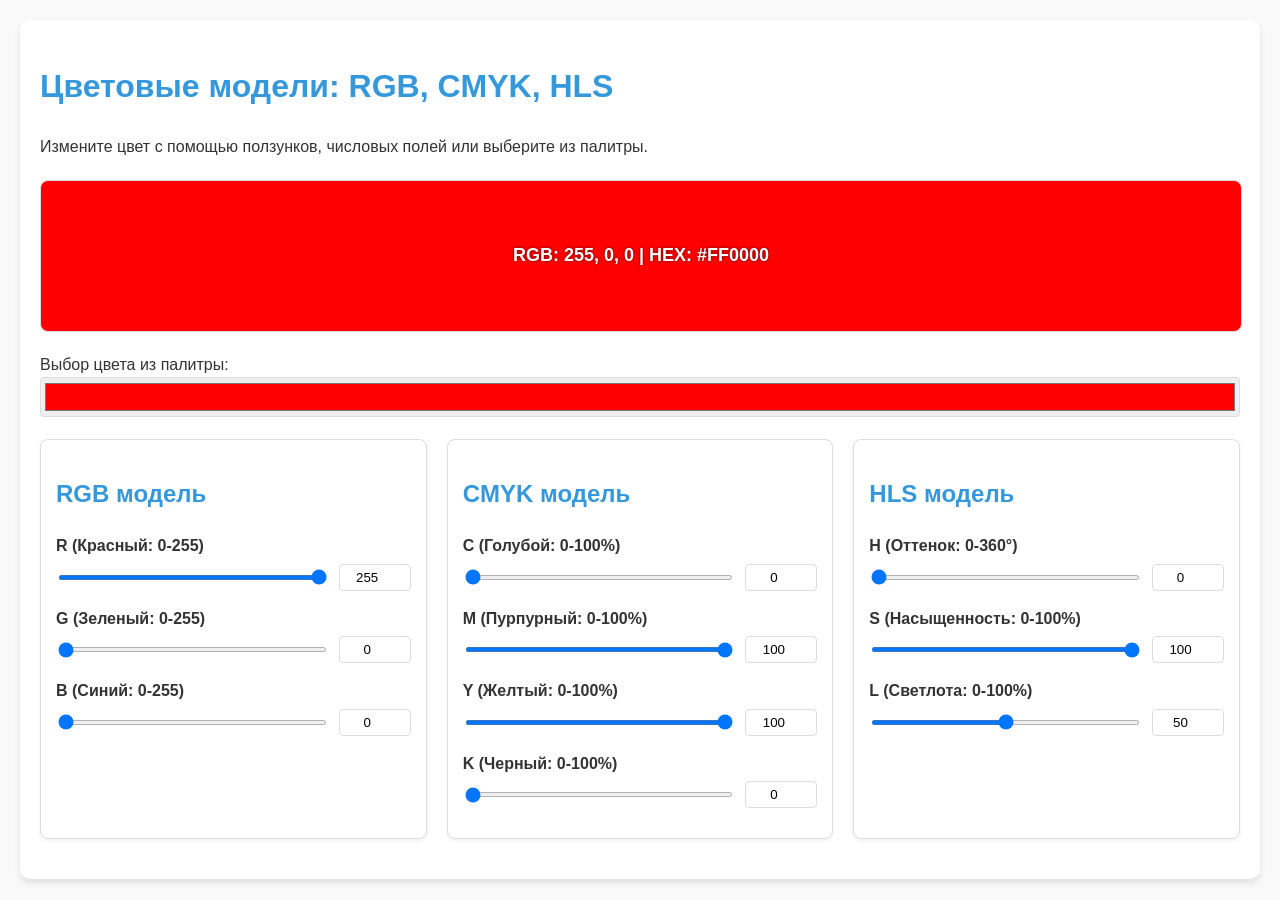
==== index.html @ 2e036a86 "site" ====
<!DOCTYPE html>
<html lang="ru">
<head>
    <meta charset="UTF-8">
    <meta name="viewport" content="width=device-width, initial-scale=1.0">
    <title>Цветовые модели - RGB, CMYK, HLS</title>
    <style>
        :root {
            --primary-color: #3498db;
            --warning-color: #e74c3c;
            --bg-color: #f9f9f9;
            --card-bg: #fff;
            --text-color: #333;
            --border-color: #ddd;
        }
        
        body {
            font-family: 'Segoe UI', Tahoma, Geneva, Verdana, sans-serif;
            margin: 0;
            padding: 20px;
            background-color: var(--bg-color);
            color: var(--text-color);
            line-height: 1.6;
        }
        
        .container {
            max-width: 1200px;
            margin: 0 auto;
            background-color: var(--card-bg);
            padding: 20px;
            border-radius: 10px;
            box-shadow: 0 4px 6px rgba(0, 0, 0, 0.1);
        }
        
        h1, h2, h3 {
            color: var(--primary-color);
        }
        
        .color-display {
            width: 100%;
            height: 150px;
            margin: 20px 0;
            border-radius: 8px;
            border: 1px solid var(--border-color);
            display: flex;
            justify-content: center;
            align-items: center;
            font-weight: bold;
            font-size: 18px;
            color: white;
            text-shadow: 0 0 3px rgba(0, 0, 0, 0.7);
            transition: background-color 0.3s;
        }
        
        .models-container {
            display: flex;
            flex-wrap: wrap;
            gap: 20px;
            margin-bottom: 20px;
        }
        
        .model-card {
            flex: 1;
            min-width: 300px;
            background-color: var(--card-bg);
            padding: 15px;
            border-radius: 8px;
            box-shadow: 0 2px 4px rgba(0, 0, 0, 0.05);
            border: 1px solid var(--border-color);
        }
        
        .component {
            margin-bottom: 15px;
        }
        
        .component label {
            display: block;
            margin-bottom: 5px;
            font-weight: bold;
        }
        
        .slider-container {
            display: flex;
            align-items: center;
            gap: 10px;
        }
        
        input[type="range"] {
            flex: 1;
            height: 5px;
            border-radius: 5px;
            background: #ddd;
            outline: none;
        }
        
        input[type="number"] {
            width: 60px;
            padding: 5px;
            border: 1px solid var(--border-color);
            border-radius: 4px;
            text-align: center;
        }
        
        .warning {
            color: var(--warning-color);
            font-size: 14px;
            margin-top: 5px;
            display: none;
        }
        
        .color-picker-container {
            margin: 20px 0;
        }
        
        input[type="color"] {
            width: 100%;
            height: 40px;
            border: 1px solid var(--border-color);
            border-radius: 4px;
            cursor: pointer;
        }
        
        @media (max-width: 768px) {
            .models-container {
                flex-direction: column;
            }
        }
    </style>
</head>
<body>
    <div class="container">
        <h1>Цветовые модели: RGB, CMYK, HLS</h1>
        <p>Измените цвет с помощью ползунков, числовых полей или выберите из палитры.</p>
        
        <div class="color-display" id="colorDisplay">Текущий цвет</div>
        
        <div class="color-picker-container">
            <label for="colorPicker">Выбор цвета из палитры:</label>
            <input type="color" id="colorPicker" value="#ff0000">
        </div>
        
        <div class="models-container">
            <!-- RGB Model -->
            <div class="model-card">
                <h2>RGB модель</h2>
                <div class="component">
                    <label for="rSlider">R (Красный: 0-255)</label>
                    <div class="slider-container">
                        <input type="range" id="rSlider" min="0" max="255" value="255">
                        <input type="number" id="rInput" min="0" max="255" value="255">
                    </div>
                </div>
                <div class="component">
                    <label for="gSlider">G (Зеленый: 0-255)</label>
                    <div class="slider-container">
                        <input type="range" id="gSlider" min="0" max="255" value="0">
                        <input type="number" id="gInput" min="0" max="255" value="0">
                    </div>
                </div>
                <div class="component">
                    <label for="bSlider">B (Синий: 0-255)</label>
                    <div class="slider-container">
                        <input type="range" id="bSlider" min="0" max="255" value="0">
                        <input type="number" id="bInput" min="0" max="255" value="0">
                    </div>
                </div>
                <div class="warning" id="rgbWarning"></div>
            </div>
            
            <!-- CMYK Model -->
            <div class="model-card">
                <h2>CMYK модель</h2>
                <div class="component">
                    <label for="cSlider">C (Голубой: 0-100%)</label>
                    <div class="slider-container">
                        <input type="range" id="cSlider" min="0" max="100" value="0">
                        <input type="number" id="cInput" min="0" max="100" value="0">
                    </div>
                </div>
                <div class="component">
                    <label for="mSlider">M (Пурпурный: 0-100%)</label>
                    <div class="slider-container">
                        <input type="range" id="mSlider" min="0" max="100" value="100">
                        <input type="number" id="mInput" min="0" max="100" value="100">
                    </div>
                </div>
                <div class="component">
                    <label for="ySlider">Y (Желтый: 0-100%)</label>
                    <div class="slider-container">
                        <input type="range" id="ySlider" min="0" max="100" value="100">
                        <input type="number" id="yInput" min="0" max="100" value="100">
                    </div>
                </div>
                <div class="component">
                    <label for="kSlider">K (Черный: 0-100%)</label>
                    <div class="slider-container">
                        <input type="range" id="kSlider" min="0" max="100" value="0">
                        <input type="number" id="kInput" min="0" max="100" value="0">
                    </div>
                </div>
                <div class="warning" id="cmykWarning"></div>
            </div>
            
            
            <!-- HLS Model (HSL naming in code) -->
            <div class="model-card">
                <h2>HLS модель</h2>
                <div class="component">
                    <label for="hhSlider">H (Оттенок: 0-360°)</label>
                    <div class="slider-container">
                        <input type="range" id="hhSlider" min="0" max="360" value="0">
                        <input type="number" id="hhInput" min="0" max="360" value="0">
                    </div>
                </div>
                <div class="component">
                    <label for="hsSlider">S (Насыщенность: 0-100%)</label>
                    <div class="slider-container">
                        <input type="range" id="hsSlider" min="0" max="100" value="100">
                        <input type="number" id="hsInput" min="0" max="100" value="100">
                    </div>
                </div>
                <div class="component">
                    <label for="hlSlider">L (Светлота: 0-100%)</label>
                    <div class="slider-container">
                        <input type="range" id="hlSlider" min="0" max="100" value="50">
                        <input type="number" id="hlInput" min="0" max="100" value="50">
                    </div>
                </div>
                <div class="warning" id="hslWarning"></div>
            </div>
        </div>
    </div>

    <script>
        // Получаем элементы DOM
        const colorDisplay = document.getElementById('colorDisplay');
        const colorPicker = document.getElementById('colorPicker');
        
        // RGB элементы
        const rSlider = document.getElementById('rSlider');
        const gSlider = document.getElementById('gSlider');
        const bSlider = document.getElementById('bSlider');
        const rInput = document.getElementById('rInput');
        const gInput = document.getElementById('gInput');
        const bInput = document.getElementById('bInput');
        const rgbWarning = document.getElementById('rgbWarning');
        
        // CMYK элементы
        const cSlider = document.getElementById('cSlider');
        const mSlider = document.getElementById('mSlider');
        const ySlider = document.getElementById('ySlider');
        const kSlider = document.getElementById('kSlider');
        const cInput = document.getElementById('cInput');
        const mInput = document.getElementById('mInput');
        const yInput = document.getElementById('yInput');
        const kInput = document.getElementById('kInput');
        const cmykWarning = document.getElementById('cmykWarning');
        
        // HSL элементы
        const hhSlider = document.getElementById('hhSlider');
        const hsSlider = document.getElementById('hsSlider');
        const hlSlider = document.getElementById('hlSlider');
        const hhInput = document.getElementById('hhInput');
        const hsInput = document.getElementById('hsInput');
        const hlInput = document.getElementById('hlInput');
        const hslWarning = document.getElementById('hslWarning');
        
        // Текущий цвет в RGB (по умолчанию красный)
        let currentColor = { r: 255, g: 0, b: 0 };
        
        // Флаги для предотвращения рекурсивных обновлений
        let updating = false;
        
        // Инициализация приложения
        function init() {
            updateColorDisplay();
            setupEventListeners();
            updateAllModelsFromRGB();
        }
        
        // Настройка обработчиков событий
        function setupEventListeners() {
            // RGB слушатели
            rSlider.addEventListener('input', () => updateFromRGB('slider'));
            gSlider.addEventListener('input', () => updateFromRGB('slider'));
            bSlider.addEventListener('input', () => updateFromRGB('slider'));
            rInput.addEventListener('input', () => updateFromRGB('input'));
            gInput.addEventListener('input', () => updateFromRGB('input'));
            bInput.addEventListener('input', () => updateFromRGB('input'));
            
            // CMYK слушатели
            cSlider.addEventListener('input', () => updateFromCMYK('slider'));
            mSlider.addEventListener('input', () => updateFromCMYK('slider'));
            ySlider.addEventListener('input', () => updateFromCMYK('slider'));
            kSlider.addEventListener('input', () => updateFromCMYK('slider'));
            cInput.addEventListener('input', () => updateFromCMYK('input'));
            mInput.addEventListener('input', () => updateFromCMYK('input'));
            yInput.addEventListener('input', () => updateFromCMYK('input'));
            kInput.addEventListener('input', () => updateFromCMYK('input'));
            
            // HSL слушатели
            hhSlider.addEventListener('input', () => updateFromHSL('slider'));
            hsSlider.addEventListener('input', () => updateFromHSL('slider'));
            hlSlider.addEventListener('input', () => updateFromHSL('slider'));
            hhInput.addEventListener('input', () => updateFromHSL('input'));
            hsInput.addEventListener('input', () => updateFromHSL('input'));
            hlInput.addEventListener('input', () => updateFromHSL('input'));
            
            // Слушатель выбора цвета
            colorPicker.addEventListener('input', updateFromColorPicker);
        }
        
        // Обновление из RGB модели
        function updateFromRGB(source) {
            if (updating) return;
            updating = true;
            
            // Получаем значения из полей ввода
            let r = parseInt(rInput.value);
            let g = parseInt(gInput.value);
            let b = parseInt(bInput.value);
            
            // Проверяем границы
            r = clamp(r, 0, 255);
            g = clamp(g, 0, 255);
            b = clamp(b, 0, 255);
            
            // Обновляем слайдеры, если источник - поле ввода
            if (source === 'input') {
                rSlider.value = r;
                gSlider.value = g;
                bSlider.value = b;
            } else {
                // Иначе обновляем поля ввода из слайдеров
                r = parseInt(rSlider.value);
                g = parseInt(gSlider.value);
                b = parseInt(bSlider.value);
                
                rInput.value = r;
                gInput.value = g;
                bInput.value = b;
            }
            
            // Обновляем текущий цвет
            currentColor = { r, g, b };
            
            // Обновляем другие модели
            updateAllModelsFromRGB();
            
            updating = false;
        }
        
        // Обновление из CMYK модели
        function updateFromCMYK(source) {
            if (updating) return;
            updating = true;
            
            // Получаем значения
            let c = parseFloat(cInput.value);
            let m = parseFloat(mInput.value);
            let y = parseFloat(yInput.value);
            let k = parseFloat(kInput.value);
            
            // Проверяем границы
            c = clamp(c, 0, 100);
            m = clamp(m, 0, 100);
            y = clamp(y, 0, 100);
            k = clamp(k, 0, 100);
            
            // Синхронизируем элементы ввода
            if (source === 'input') {
                cSlider.value = c;
                mSlider.value = m;
                ySlider.value = y;
                kSlider.value = k;
            } else {
                c = parseFloat(cSlider.value);
                m = parseFloat(mSlider.value);
                y = parseFloat(ySlider.value);
                k = parseFloat(kSlider.value);
                
                cInput.value = c;
                mInput.value = m;
                yInput.value = y;
                kInput.value = k;
            }
            
            // Преобразуем CMYK в RGB
            const rgb = cmykToRgb(c, m, y, k);
            
            // Обновляем текущий цвет
            currentColor = rgb;
            
            // Обновляем все модели
            updateAllModelsFromRGB();
            
            updating = false;
        }
        
        // Обновление из HSL модели
        function updateFromHSL(source) {
            if (updating) return;
            updating = true;
            
            let h = parseFloat(hhInput.value);
            let s = parseFloat(hsInput.value);
            let l = parseFloat(hlInput.value);
            
            h = clamp(h, 0, 360);
            s = clamp(s, 0, 100);
            l = clamp(l, 0, 100);
            
            if (source === 'input') {
                hhSlider.value = h;
                hsSlider.value = s;
                hlSlider.value = l;
            } else {
                h = parseFloat(hhSlider.value);
                s = parseFloat(hsSlider.value);
                l = parseFloat(hlSlider.value);
                
                hhInput.value = h;
                hsInput.value = s;
                hlInput.value = l;
            }
            
            const rgb = hslToRgb(h, s, l);
            currentColor = rgb;
            updateAllModelsFromRGB();
            
            updating = false;
        }
        
        // Обновление из палитры выбора цвета
        function updateFromColorPicker() {
            if (updating) return;
            updating = true;
            
            // Получаем hex значение и преобразуем в RGB
            const hex = colorPicker.value;
            const rgb = hexToRgb(hex);
            
            // Обновляем текущий цвет
            currentColor = rgb;
            
            // Обновляем все модели
            updateAllModelsFromRGB();
            
            updating = false;
        }
        
        // Обновление всех моделей на основе текущего RGB цвета
        function updateAllModelsFromRGB() {
            // Обновляем RGB элементы
            rSlider.value = currentColor.r;
            gSlider.value = currentColor.g;
            bSlider.value = currentColor.b;
            rInput.value = currentColor.r;
            gInput.value = currentColor.g;
            bInput.value = currentColor.b;
            
            // Обновляем CMYK
            const cmyk = rgbToCmyk(currentColor.r, currentColor.g, currentColor.b);
            cSlider.value = cmyk.c;
            mSlider.value = cmyk.m;
            ySlider.value = cmyk.y;
            kSlider.value = cmyk.k;
            cInput.value = cmyk.c;
            mInput.value = cmyk.m;
            yInput.value = cmyk.y;
            kInput.value = cmyk.k;
            
            // Обновляем HSL
            const hsl = rgbToHsl(currentColor.r, currentColor.g, currentColor.b);
            hhSlider.value = hsl.h;
            hsSlider.value = hsl.s;
            hlSlider.value = hsl.l;
            hhInput.value = hsl.h;
            hsInput.value = hsl.s;
            hlInput.value = hsl.l;
            
            // Обновляем цвет палитры
            const hex = rgbToHex(currentColor.r, currentColor.g, currentColor.b);
            colorPicker.value = hex;
            
            // Обновляем отображение цвета
            updateColorDisplay();
        }
        
        // Обновление отображения цвета
        function updateColorDisplay() {
            const hex = rgbToHex(currentColor.r, currentColor.g, currentColor.b);
            colorDisplay.style.backgroundColor = hex;
            
            // Определяем, использовать ли темный или светлый текст для контраста
            const brightness = (currentColor.r * 299 + currentColor.g * 587 + currentColor.b * 114) / 1000;
            colorDisplay.style.color = brightness > 128 ? 'black' : 'white';
            
            colorDisplay.textContent = `RGB: ${currentColor.r}, ${currentColor.g}, ${currentColor.b} | HEX: ${hex}`;
        }
        
        // Преобразование RGB в CMYK
        function rgbToCmyk(r, g, b) {
            r = r / 255;
            g = g / 255;
            b = b / 255;
            
            const k = 1 - Math.max(r, g, b);
            
            if (k === 1) {
                return { c: 0, m: 0, y: 0, k: 100 };
            }
            
            const c = (1 - r - k) / (1 - k);
            const m = (1 - g - k) / (1 - k);
            const y = (1 - b - k) / (1 - k);
            
            return {
                c: Math.round(c * 100),
                m: Math.round(m * 100),
                y: Math.round(y * 100),
                k: Math.round(k * 100)
            };
        }
        
        // Преобразование CMYK в RGB
        function cmykToRgb(c, m, y, k) {
            c = c / 100;
            m = m / 100;
            y = y / 100;
            k = k / 100;
            
            const r = 255 * (1 - c) * (1 - k);
            const g = 255 * (1 - m) * (1 - k);
            const b = 255 * (1 - y) * (1 - k);
            
            return {
                r: Math.round(r),
                g: Math.round(g),
                b: Math.round(b)
            };
        }
        
        
        // Преобразование RGB в HEX
        function rgbToHex(r, g, b) {
            return '#' + 
                ((1 << 24) + (r << 16) + (g << 8) + b)
                .toString(16)
                .slice(1)
                .toUpperCase();
        }
        
        // Преобразование RGB в HSL
        function rgbToHsl(r, g, b) {
            r = r / 255;
            g = g / 255;
            b = b / 255;
            const max = Math.max(r, g, b);
            const min = Math.min(r, g, b);
            let h = 0, s = 0;
            const l = (max + min) / 2;
            const d = max - min;
            if (d !== 0) {
                s = l > 0.5 ? d / (2 - max - min) : d / (max + min);
                switch (max) {
                    case r: h = (g - b) / d + (g < b ? 6 : 0); break;
                    case g: h = (b - r) / d + 2; break;
                    case b: h = (r - g) / d + 4; break;
                }
                h /= 6;
            }
            return {
                h: Math.round(h * 360),
                s: Math.round(s * 100),
                l: Math.round(l * 100)
            };
        }
        
        // Преобразование HSL в RGB
        function hslToRgb(h, s, l) {
            h = h / 360;
            s = s / 100;
            l = l / 100;
            let r, g, b;
            if (s === 0) {
                r = g = b = l; // achromatic
            } else {
                const q = l < 0.5 ? l * (1 + s) : l + s - l * s;
                const p = 2 * l - q;
                const hue2rgb = (p, q, t) => {
                    if (t < 0) t += 1;
                    if (t > 1) t -= 1;
                    if (t < 1/6) return p + (q - p) * 6 * t;
                    if (t < 1/2) return q;
                    if (t < 2/3) return p + (q - p) * (2/3 - t) * 6;
                    return p;
                };
                r = hue2rgb(p, q, h + 1/3);
                g = hue2rgb(p, q, h);
                b = hue2rgb(p, q, h - 1/3);
            }
            return {
                r: Math.round(r * 255),
                g: Math.round(g * 255),
                b: Math.round(b * 255)
            };
        }
        
        // Преобразование HEX в RGB
        function hexToRgb(hex) {
            const result = /^#?([a-f\d]{2})([a-f\d]{2})([a-f\d]{2})$/i.exec(hex);
            return result ? {
                r: parseInt(result[1], 16),
                g: parseInt(result[2], 16),
                b: parseInt(result[3], 16)
            } : { r: 0, g: 0, b: 0 };
        }
        
        // Ограничение значения в заданных пределах
        function clamp(value, min, max) {
            return Math.min(Math.max(value, min), max);
        }
        
        // Инициализация при загрузке
        window.addEventListener('load', init);
    </script>
</body>
</html>
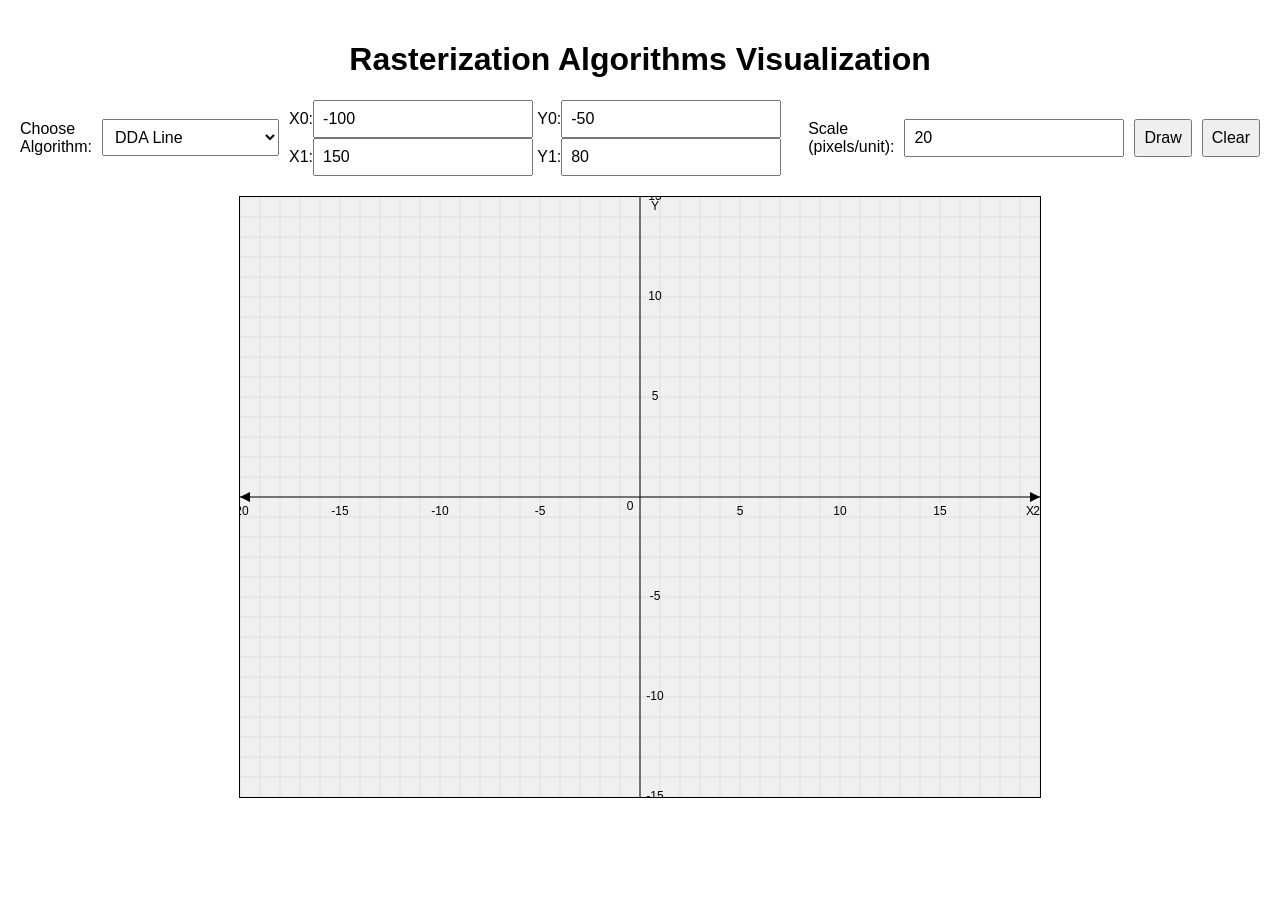
==== commit 00e3b5f0: "Add files via upload" ====
--- a/index.html
+++ b/index.html
@@ -1,629 +1,43 @@
-<!DOCTYPE html>
-<html lang="ru">
-<head>
-    <meta charset="UTF-8">
-    <meta name="viewport" content="width=device-width, initial-scale=1.0">
-    <title>Цветовые модели - RGB, CMYK, HLS</title>
-    <style>
-        :root {
-            --primary-color: #3498db;
-            --warning-color: #e74c3c;
-            --bg-color: #f9f9f9;
-            --card-bg: #fff;
-            --text-color: #333;
-            --border-color: #ddd;
-        }
-        
-        body {
-            font-family: 'Segoe UI', Tahoma, Geneva, Verdana, sans-serif;
-            margin: 0;
-            padding: 20px;
-            background-color: var(--bg-color);
-            color: var(--text-color);
-            line-height: 1.6;
-        }
-        
-        .container {
-            max-width: 1200px;
-            margin: 0 auto;
-            background-color: var(--card-bg);
-            padding: 20px;
-            border-radius: 10px;
-            box-shadow: 0 4px 6px rgba(0, 0, 0, 0.1);
-        }
-        
-        h1, h2, h3 {
-            color: var(--primary-color);
-        }
-        
-        .color-display {
-            width: 100%;
-            height: 150px;
-            margin: 20px 0;
-            border-radius: 8px;
-            border: 1px solid var(--border-color);
-            display: flex;
-            justify-content: center;
-            align-items: center;
-            font-weight: bold;
-            font-size: 18px;
-            color: white;
-            text-shadow: 0 0 3px rgba(0, 0, 0, 0.7);
-            transition: background-color 0.3s;
-        }
-        
-        .models-container {
-            display: flex;
-            flex-wrap: wrap;
-            gap: 20px;
-            margin-bottom: 20px;
-        }
-        
-        .model-card {
-            flex: 1;
-            min-width: 300px;
-            background-color: var(--card-bg);
-            padding: 15px;
-            border-radius: 8px;
-            box-shadow: 0 2px 4px rgba(0, 0, 0, 0.05);
-            border: 1px solid var(--border-color);
-        }
-        
-        .component {
-            margin-bottom: 15px;
-        }
-        
-        .component label {
-            display: block;
-            margin-bottom: 5px;
-            font-weight: bold;
-        }
-        
-        .slider-container {
-            display: flex;
-            align-items: center;
-            gap: 10px;
-        }
-        
-        input[type="range"] {
-            flex: 1;
-            height: 5px;
-            border-radius: 5px;
-            background: #ddd;
-            outline: none;
-        }
-        
-        input[type="number"] {
-            width: 60px;
-            padding: 5px;
-            border: 1px solid var(--border-color);
-            border-radius: 4px;
-            text-align: center;
-        }
-        
-        .warning {
-            color: var(--warning-color);
-            font-size: 14px;
-            margin-top: 5px;
-            display: none;
-        }
-        
-        .color-picker-container {
-            margin: 20px 0;
-        }
-        
-        input[type="color"] {
-            width: 100%;
-            height: 40px;
-            border: 1px solid var(--border-color);
-            border-radius: 4px;
-            cursor: pointer;
-        }
-        
-        @media (max-width: 768px) {
-            .models-container {
-                flex-direction: column;
-            }
-        }
-    </style>
-</head>
-<body>
-    <div class="container">
-        <h1>Цветовые модели: RGB, CMYK, HLS</h1>
-        <p>Измените цвет с помощью ползунков, числовых полей или выберите из палитры.</p>
-        
-        <div class="color-display" id="colorDisplay">Текущий цвет</div>
-        
-        <div class="color-picker-container">
-            <label for="colorPicker">Выбор цвета из палитры:</label>
-            <input type="color" id="colorPicker" value="#ff0000">
-        </div>
-        
-        <div class="models-container">
-            <!-- RGB Model -->
-            <div class="model-card">
-                <h2>RGB модель</h2>
-                <div class="component">
-                    <label for="rSlider">R (Красный: 0-255)</label>
-                    <div class="slider-container">
-                        <input type="range" id="rSlider" min="0" max="255" value="255">
-                        <input type="number" id="rInput" min="0" max="255" value="255">
-                    </div>
-                </div>
-                <div class="component">
-                    <label for="gSlider">G (Зеленый: 0-255)</label>
-                    <div class="slider-container">
-                        <input type="range" id="gSlider" min="0" max="255" value="0">
-                        <input type="number" id="gInput" min="0" max="255" value="0">
-                    </div>
-                </div>
-                <div class="component">
-                    <label for="bSlider">B (Синий: 0-255)</label>
-                    <div class="slider-container">
-                        <input type="range" id="bSlider" min="0" max="255" value="0">
-                        <input type="number" id="bInput" min="0" max="255" value="0">
-                    </div>
-                </div>
-                <div class="warning" id="rgbWarning"></div>
-            </div>
-            
-            <!-- CMYK Model -->
-            <div class="model-card">
-                <h2>CMYK модель</h2>
-                <div class="component">
-                    <label for="cSlider">C (Голубой: 0-100%)</label>
-                    <div class="slider-container">
-                        <input type="range" id="cSlider" min="0" max="100" value="0">
-                        <input type="number" id="cInput" min="0" max="100" value="0">
-                    </div>
-                </div>
-                <div class="component">
-                    <label for="mSlider">M (Пурпурный: 0-100%)</label>
-                    <div class="slider-container">
-                        <input type="range" id="mSlider" min="0" max="100" value="100">
-                        <input type="number" id="mInput" min="0" max="100" value="100">
-                    </div>
-                </div>
-                <div class="component">
-                    <label for="ySlider">Y (Желтый: 0-100%)</label>
-                    <div class="slider-container">
-                        <input type="range" id="ySlider" min="0" max="100" value="100">
-                        <input type="number" id="yInput" min="0" max="100" value="100">
-                    </div>
-                </div>
-                <div class="component">
-                    <label for="kSlider">K (Черный: 0-100%)</label>
-                    <div class="slider-container">
-                        <input type="range" id="kSlider" min="0" max="100" value="0">
-                        <input type="number" id="kInput" min="0" max="100" value="0">
-                    </div>
-                </div>
-                <div class="warning" id="cmykWarning"></div>
-            </div>
-            
-            
-            <!-- HLS Model (HSL naming in code) -->
-            <div class="model-card">
-                <h2>HLS модель</h2>
-                <div class="component">
-                    <label for="hhSlider">H (Оттенок: 0-360°)</label>
-                    <div class="slider-container">
-                        <input type="range" id="hhSlider" min="0" max="360" value="0">
-                        <input type="number" id="hhInput" min="0" max="360" value="0">
-                    </div>
-                </div>
-                <div class="component">
-                    <label for="hsSlider">S (Насыщенность: 0-100%)</label>
-                    <div class="slider-container">
-                        <input type="range" id="hsSlider" min="0" max="100" value="100">
-                        <input type="number" id="hsInput" min="0" max="100" value="100">
-                    </div>
-                </div>
-                <div class="component">
-                    <label for="hlSlider">L (Светлота: 0-100%)</label>
-                    <div class="slider-container">
-                        <input type="range" id="hlSlider" min="0" max="100" value="50">
-                        <input type="number" id="hlInput" min="0" max="100" value="50">
-                    </div>
-                </div>
-                <div class="warning" id="hslWarning"></div>
-            </div>
-        </div>
-    </div>
-
-    <script>
-        // Получаем элементы DOM
-        const colorDisplay = document.getElementById('colorDisplay');
-        const colorPicker = document.getElementById('colorPicker');
-        
-        // RGB элементы
-        const rSlider = document.getElementById('rSlider');
-        const gSlider = document.getElementById('gSlider');
-        const bSlider = document.getElementById('bSlider');
-        const rInput = document.getElementById('rInput');
-        const gInput = document.getElementById('gInput');
-        const bInput = document.getElementById('bInput');
-        const rgbWarning = document.getElementById('rgbWarning');
-        
-        // CMYK элементы
-        const cSlider = document.getElementById('cSlider');
-        const mSlider = document.getElementById('mSlider');
-        const ySlider = document.getElementById('ySlider');
-        const kSlider = document.getElementById('kSlider');
-        const cInput = document.getElementById('cInput');
-        const mInput = document.getElementById('mInput');
-        const yInput = document.getElementById('yInput');
-        const kInput = document.getElementById('kInput');
-        const cmykWarning = document.getElementById('cmykWarning');
-        
-        // HSL элементы
-        const hhSlider = document.getElementById('hhSlider');
-        const hsSlider = document.getElementById('hsSlider');
-        const hlSlider = document.getElementById('hlSlider');
-        const hhInput = document.getElementById('hhInput');
-        const hsInput = document.getElementById('hsInput');
-        const hlInput = document.getElementById('hlInput');
-        const hslWarning = document.getElementById('hslWarning');
-        
-        // Текущий цвет в RGB (по умолчанию красный)
-        let currentColor = { r: 255, g: 0, b: 0 };
-        
-        // Флаги для предотвращения рекурсивных обновлений
-        let updating = false;
-        
-        // Инициализация приложения
-        function init() {
-            updateColorDisplay();
-            setupEventListeners();
-            updateAllModelsFromRGB();
-        }
-        
-        // Настройка обработчиков событий
-        function setupEventListeners() {
-            // RGB слушатели
-            rSlider.addEventListener('input', () => updateFromRGB('slider'));
-            gSlider.addEventListener('input', () => updateFromRGB('slider'));
-            bSlider.addEventListener('input', () => updateFromRGB('slider'));
-            rInput.addEventListener('input', () => updateFromRGB('input'));
-            gInput.addEventListener('input', () => updateFromRGB('input'));
-            bInput.addEventListener('input', () => updateFromRGB('input'));
-            
-            // CMYK слушатели
-            cSlider.addEventListener('input', () => updateFromCMYK('slider'));
-            mSlider.addEventListener('input', () => updateFromCMYK('slider'));
-            ySlider.addEventListener('input', () => updateFromCMYK('slider'));
-            kSlider.addEventListener('input', () => updateFromCMYK('slider'));
-            cInput.addEventListener('input', () => updateFromCMYK('input'));
-            mInput.addEventListener('input', () => updateFromCMYK('input'));
-            yInput.addEventListener('input', () => updateFromCMYK('input'));
-            kInput.addEventListener('input', () => updateFromCMYK('input'));
-            
-            // HSL слушатели
-            hhSlider.addEventListener('input', () => updateFromHSL('slider'));
-            hsSlider.addEventListener('input', () => updateFromHSL('slider'));
-            hlSlider.addEventListener('input', () => updateFromHSL('slider'));
-            hhInput.addEventListener('input', () => updateFromHSL('input'));
-            hsInput.addEventListener('input', () => updateFromHSL('input'));
-            hlInput.addEventListener('input', () => updateFromHSL('input'));
-            
-            // Слушатель выбора цвета
-            colorPicker.addEventListener('input', updateFromColorPicker);
-        }
-        
-        // Обновление из RGB модели
-        function updateFromRGB(source) {
-            if (updating) return;
-            updating = true;
-            
-            // Получаем значения из полей ввода
-            let r = parseInt(rInput.value);
-            let g = parseInt(gInput.value);
-            let b = parseInt(bInput.value);
-            
-            // Проверяем границы
-            r = clamp(r, 0, 255);
-            g = clamp(g, 0, 255);
-            b = clamp(b, 0, 255);
-            
-            // Обновляем слайдеры, если источник - поле ввода
-            if (source === 'input') {
-                rSlider.value = r;
-                gSlider.value = g;
-                bSlider.value = b;
-            } else {
-                // Иначе обновляем поля ввода из слайдеров
-                r = parseInt(rSlider.value);
-                g = parseInt(gSlider.value);
-                b = parseInt(bSlider.value);
-                
-                rInput.value = r;
-                gInput.value = g;
-                bInput.value = b;
-            }
-            
-            // Обновляем текущий цвет
-            currentColor = { r, g, b };
-            
-            // Обновляем другие модели
-            updateAllModelsFromRGB();
-            
-            updating = false;
-        }
-        
-        // Обновление из CMYK модели
-        function updateFromCMYK(source) {
-            if (updating) return;
-            updating = true;
-            
-            // Получаем значения
-            let c = parseFloat(cInput.value);
-            let m = parseFloat(mInput.value);
-            let y = parseFloat(yInput.value);
-            let k = parseFloat(kInput.value);
-            
-            // Проверяем границы
-            c = clamp(c, 0, 100);
-            m = clamp(m, 0, 100);
-            y = clamp(y, 0, 100);
-            k = clamp(k, 0, 100);
-            
-            // Синхронизируем элементы ввода
-            if (source === 'input') {
-                cSlider.value = c;
-                mSlider.value = m;
-                ySlider.value = y;
-                kSlider.value = k;
-            } else {
-                c = parseFloat(cSlider.value);
-                m = parseFloat(mSlider.value);
-                y = parseFloat(ySlider.value);
-                k = parseFloat(kSlider.value);
-                
-                cInput.value = c;
-                mInput.value = m;
-                yInput.value = y;
-                kInput.value = k;
-            }
-            
-            // Преобразуем CMYK в RGB
-            const rgb = cmykToRgb(c, m, y, k);
-            
-            // Обновляем текущий цвет
-            currentColor = rgb;
-            
-            // Обновляем все модели
-            updateAllModelsFromRGB();
-            
-            updating = false;
-        }
-        
-        // Обновление из HSL модели
-        function updateFromHSL(source) {
-            if (updating) return;
-            updating = true;
-            
-            let h = parseFloat(hhInput.value);
-            let s = parseFloat(hsInput.value);
-            let l = parseFloat(hlInput.value);
-            
-            h = clamp(h, 0, 360);
-            s = clamp(s, 0, 100);
-            l = clamp(l, 0, 100);
-            
-            if (source === 'input') {
-                hhSlider.value = h;
-                hsSlider.value = s;
-                hlSlider.value = l;
-            } else {
-                h = parseFloat(hhSlider.value);
-                s = parseFloat(hsSlider.value);
-                l = parseFloat(hlSlider.value);
-                
-                hhInput.value = h;
-                hsInput.value = s;
-                hlInput.value = l;
-            }
-            
-            const rgb = hslToRgb(h, s, l);
-            currentColor = rgb;
-            updateAllModelsFromRGB();
-            
-            updating = false;
-        }
-        
-        // Обновление из палитры выбора цвета
-        function updateFromColorPicker() {
-            if (updating) return;
-            updating = true;
-            
-            // Получаем hex значение и преобразуем в RGB
-            const hex = colorPicker.value;
-            const rgb = hexToRgb(hex);
-            
-            // Обновляем текущий цвет
-            currentColor = rgb;
-            
-            // Обновляем все модели
-            updateAllModelsFromRGB();
-            
-            updating = false;
-        }
-        
-        // Обновление всех моделей на основе текущего RGB цвета
-        function updateAllModelsFromRGB() {
-            // Обновляем RGB элементы
-            rSlider.value = currentColor.r;
-            gSlider.value = currentColor.g;
-            bSlider.value = currentColor.b;
-            rInput.value = currentColor.r;
-            gInput.value = currentColor.g;
-            bInput.value = currentColor.b;
-            
-            // Обновляем CMYK
-            const cmyk = rgbToCmyk(currentColor.r, currentColor.g, currentColor.b);
-            cSlider.value = cmyk.c;
-            mSlider.value = cmyk.m;
-            ySlider.value = cmyk.y;
-            kSlider.value = cmyk.k;
-            cInput.value = cmyk.c;
-            mInput.value = cmyk.m;
-            yInput.value = cmyk.y;
-            kInput.value = cmyk.k;
-            
-            // Обновляем HSL
-            const hsl = rgbToHsl(currentColor.r, currentColor.g, currentColor.b);
-            hhSlider.value = hsl.h;
-            hsSlider.value = hsl.s;
-            hlSlider.value = hsl.l;
-            hhInput.value = hsl.h;
-            hsInput.value = hsl.s;
-            hlInput.value = hsl.l;
-            
-            // Обновляем цвет палитры
-            const hex = rgbToHex(currentColor.r, currentColor.g, currentColor.b);
-            colorPicker.value = hex;
-            
-            // Обновляем отображение цвета
-            updateColorDisplay();
-        }
-        
-        // Обновление отображения цвета
-        function updateColorDisplay() {
-            const hex = rgbToHex(currentColor.r, currentColor.g, currentColor.b);
-            colorDisplay.style.backgroundColor = hex;
-            
-            // Определяем, использовать ли темный или светлый текст для контраста
-            const brightness = (currentColor.r * 299 + currentColor.g * 587 + currentColor.b * 114) / 1000;
-            colorDisplay.style.color = brightness > 128 ? 'black' : 'white';
-            
-            colorDisplay.textContent = `RGB: ${currentColor.r}, ${currentColor.g}, ${currentColor.b} | HEX: ${hex}`;
-        }
-        
-        // Преобразование RGB в CMYK
-        function rgbToCmyk(r, g, b) {
-            r = r / 255;
-            g = g / 255;
-            b = b / 255;
-            
-            const k = 1 - Math.max(r, g, b);
-            
-            if (k === 1) {
-                return { c: 0, m: 0, y: 0, k: 100 };
-            }
-            
-            const c = (1 - r - k) / (1 - k);
-            const m = (1 - g - k) / (1 - k);
-            const y = (1 - b - k) / (1 - k);
-            
-            return {
-                c: Math.round(c * 100),
-                m: Math.round(m * 100),
-                y: Math.round(y * 100),
-                k: Math.round(k * 100)
-            };
-        }
-        
-        // Преобразование CMYK в RGB
-        function cmykToRgb(c, m, y, k) {
-            c = c / 100;
-            m = m / 100;
-            y = y / 100;
-            k = k / 100;
-            
-            const r = 255 * (1 - c) * (1 - k);
-            const g = 255 * (1 - m) * (1 - k);
-            const b = 255 * (1 - y) * (1 - k);
-            
-            return {
-                r: Math.round(r),
-                g: Math.round(g),
-                b: Math.round(b)
-            };
-        }
-        
-        
-        // Преобразование RGB в HEX
-        function rgbToHex(r, g, b) {
-            return '#' + 
-                ((1 << 24) + (r << 16) + (g << 8) + b)
-                .toString(16)
-                .slice(1)
-                .toUpperCase();
-        }
-        
-        // Преобразование RGB в HSL
-        function rgbToHsl(r, g, b) {
-            r = r / 255;
-            g = g / 255;
-            b = b / 255;
-            const max = Math.max(r, g, b);
-            const min = Math.min(r, g, b);
-            let h = 0, s = 0;
-            const l = (max + min) / 2;
-            const d = max - min;
-            if (d !== 0) {
-                s = l > 0.5 ? d / (2 - max - min) : d / (max + min);
-                switch (max) {
-                    case r: h = (g - b) / d + (g < b ? 6 : 0); break;
-                    case g: h = (b - r) / d + 2; break;
-                    case b: h = (r - g) / d + 4; break;
-                }
-                h /= 6;
-            }
-            return {
-                h: Math.round(h * 360),
-                s: Math.round(s * 100),
-                l: Math.round(l * 100)
-            };
-        }
-        
-        // Преобразование HSL в RGB
-        function hslToRgb(h, s, l) {
-            h = h / 360;
-            s = s / 100;
-            l = l / 100;
-            let r, g, b;
-            if (s === 0) {
-                r = g = b = l; // achromatic
-            } else {
-                const q = l < 0.5 ? l * (1 + s) : l + s - l * s;
-                const p = 2 * l - q;
-                const hue2rgb = (p, q, t) => {
-                    if (t < 0) t += 1;
-                    if (t > 1) t -= 1;
-                    if (t < 1/6) return p + (q - p) * 6 * t;
-                    if (t < 1/2) return q;
-                    if (t < 2/3) return p + (q - p) * (2/3 - t) * 6;
-                    return p;
-                };
-                r = hue2rgb(p, q, h + 1/3);
-                g = hue2rgb(p, q, h);
-                b = hue2rgb(p, q, h - 1/3);
-            }
-            return {
-                r: Math.round(r * 255),
-                g: Math.round(g * 255),
-                b: Math.round(b * 255)
-            };
-        }
-        
-        // Преобразование HEX в RGB
-        function hexToRgb(hex) {
-            const result = /^#?([a-f\d]{2})([a-f\d]{2})([a-f\d]{2})$/i.exec(hex);
-            return result ? {
-                r: parseInt(result[1], 16),
-                g: parseInt(result[2], 16),
-                b: parseInt(result[3], 16)
-            } : { r: 0, g: 0, b: 0 };
-        }
-        
-        // Ограничение значения в заданных пределах
-        function clamp(value, min, max) {
-            return Math.min(Math.max(value, min), max);
-        }
-        
-        // Инициализация при загрузке
-        window.addEventListener('load', init);
-    </script>
-</body>
-</html>+<!DOCTYPE html>
+<html lang="en">
+<head>
+    <meta charset="UTF-8">
+    <meta name="viewport" content="width=device-width, initial-scale=1.0">
+    <title>Rasterization Algorithms</title>
+    <link rel="stylesheet" href="style.css">
+</head>
+<body>
+    <h1>Rasterization Algorithms Visualization</h1>
+    <div class="controls">
+        <label for="algorithmSelect">Choose Algorithm:</label>
+        <select id="algorithmSelect">
+            <option value="dda">DDA Line</option>
+            <option value="bresenhamLine">Bresenham's Line</option>
+            <option value="bresenhamCircle">Bresenham's Circle</option>
+            <option value="stepByStepLine">Step-by-Step Line</option>
+        </select>
+
+        <div id="lineInputs">
+            <label for="x0">X0:</label><input type="number" id="x0" value="-100">
+            <label for="y0">Y0:</label><input type="number" id="y0" value="-50">
+            <label for="x1">X1:</label><input type="number" id="x1" value="150">
+            <label for="y1">Y1:</label><input type="number" id="y1" value="80">
+        </div>
+
+        <div id="circleInputs" style="display: none;">
+            <label for="xc">Xc:</label><input type="number" id="xc" value="0">
+            <label for="yc">Yc:</label><input type="number" id="yc" value="0">
+            <label for="r">Radius:</label><input type="number" id="r" value="70">
+        </div>
+
+        <label for="scale">Scale (pixels/unit):</label>
+        <input type="number" id="scale" value="20" min="1">
+
+        <button id="drawButton">Draw</button>
+        <button id="clearButton">Clear</button>
+    </div>
+    <div id="performanceResults"></div>
+    <canvas id="rasterCanvas"></canvas>
+    <script src="script.js"></script>
+</body>
+</html>
--- a/style.css
+++ b/style.css
@@ -0,0 +1,24 @@
+body {
+    font-family: Arial, sans-serif;
+    display: flex;
+    flex-direction: column;
+    align-items: center;
+    margin: 20px;
+}
+
+canvas {
+    border: 1px solid black;
+    background-color: #f0f0f0;
+}
+
+.controls {
+    margin-bottom: 20px;
+    display: flex;
+    gap: 10px;
+    align-items: center;
+}
+
+.controls input, .controls select, .controls button {
+    padding: 8px;
+    font-size: 16px;
+}
